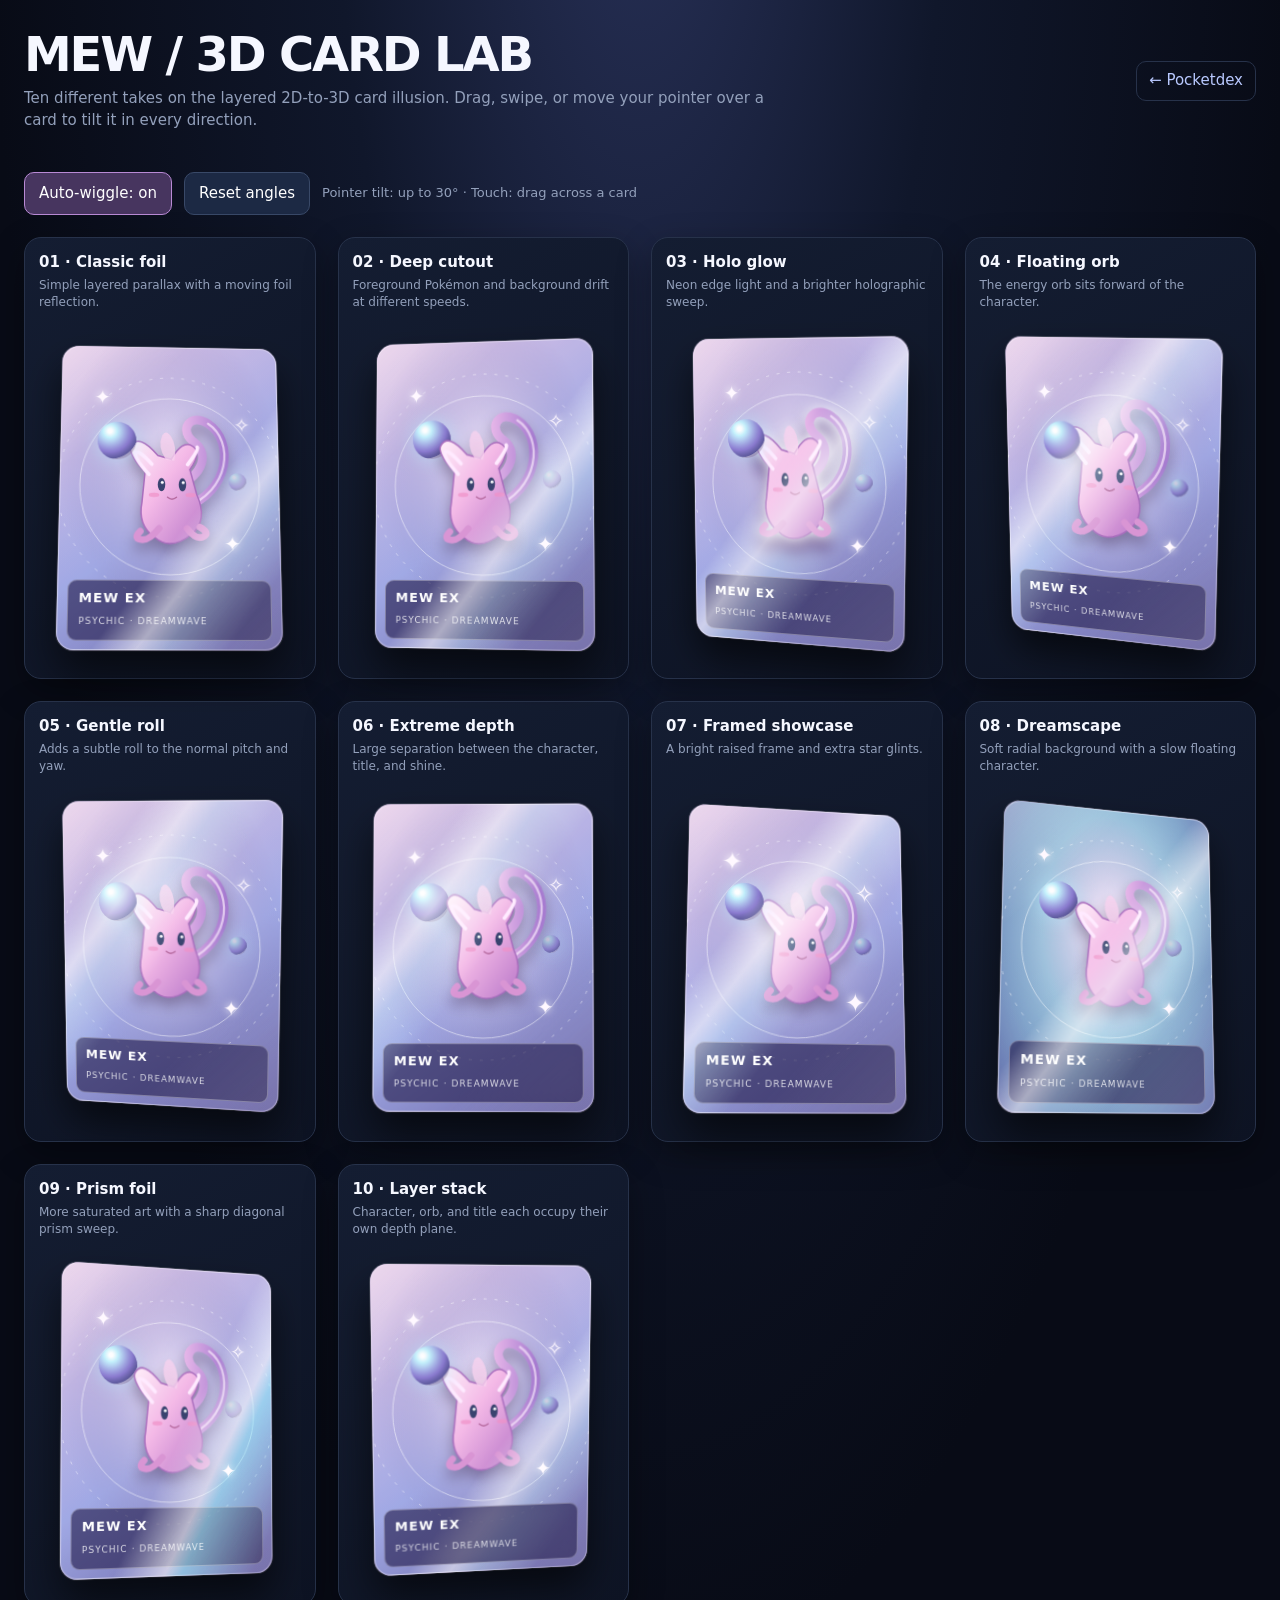
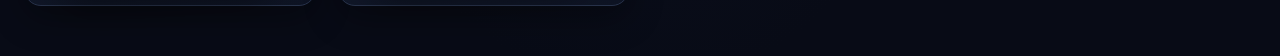
==== cardtrial/index.html @ 511c3f9d "Add Mew 3D card rendition lab" ====
<!doctype html>
<html lang="en">
<head>
<meta charset="utf-8">
<meta name="viewport" content="width=device-width,initial-scale=1">
<meta name="theme-color" content="#080b16">
<title>Mew — 3D Card Lab</title>
<style>
:root{color-scheme:dark;--bg:#080b16;--panel:#11182a;--line:#27324a;--muted:#93a0bb;--pink:#f3a6e4;--cyan:#8be8ff}
*{box-sizing:border-box}body{margin:0;background:radial-gradient(ellipse at 50% -15%,#29325a 0,#10172b 34%,var(--bg) 72%);color:#f5f7ff;font:15px/1.45 system-ui,-apple-system,Segoe UI,sans-serif}
header{max-width:1400px;margin:auto;padding:30px 24px 18px}h1{font-size:clamp(28px,5vw,48px);line-height:1;margin:0 0 10px;letter-spacing:-.045em}.sub{color:var(--muted);max-width:760px;margin:0}.topline{display:flex;align-items:center;justify-content:space-between;gap:16px;margin-bottom:22px}.back{color:#b9c9ff;text-decoration:none;border:1px solid var(--line);padding:8px 12px;border-radius:10px}.back:hover{background:#1b2540}
.controls{max-width:1400px;margin:0 auto;padding:0 24px 22px;display:flex;align-items:center;gap:12px;flex-wrap:wrap}.controls button{background:#1c2944;border:1px solid #394968;color:white;padding:10px 14px;border-radius:10px;font:inherit;cursor:pointer}.controls button.active{background:#47355f;border-color:#b98ad5}.hint{color:var(--muted);font-size:13px}
.grid{max-width:1400px;margin:auto;padding:0 24px 50px;display:grid;grid-template-columns:repeat(auto-fit,minmax(min(100%,245px),1fr));gap:22px}
.demo{background:linear-gradient(150deg,#141d32,#0d1323);border:1px solid var(--line);border-radius:17px;padding:14px;min-width:0;box-shadow:0 12px 35px #0005}.demo h2{font-size:15px;margin:0 0 3px}.demo p{font-size:12px;color:var(--muted);margin:0 0 12px;min-height:34px}
.stage{height:340px;display:grid;place-items:center;perspective:900px;touch-action:pan-y;user-select:none;cursor:grab}.stage:active{cursor:grabbing}.card{width:min(100%,220px);aspect-ratio:3/4.2;position:relative;transform-style:preserve-3d;will-change:transform;border-radius:17px;overflow:hidden;background:#b7a0d2;box-shadow:0 22px 40px #0009,0 0 0 1px #ffffff38;--rx:0deg;--ry:0deg;--dx:0px;--dy:0px;transform:rotateX(var(--rx)) rotateY(var(--ry))}
.art{position:absolute;inset:0;width:100%;height:100%;display:block}.base{position:absolute;inset:0;background:linear-gradient(145deg,#f8d6ef,#a9b5ef 55%,#625c9d);transform:translateZ(0)}
.layer{position:absolute;inset:0;transform-style:preserve-3d;pointer-events:none}.mew{position:absolute;width:75%;height:76%;left:12.5%;top:9%;filter:drop-shadow(0 8px 7px #49365d77);transform:translate3d(calc(var(--dx)*.45),calc(var(--dy)*.45),28px)}
.orb{position:absolute;border-radius:50%;background:radial-gradient(circle at 32% 25%,#fff 0 5%,#c7f5ff 18%,#a18ee9 55%,#6c68ad 72%,#ffffff55 74%);box-shadow:0 0 20px #b7efff99,inset -8px -9px 16px #3d397655;transform:translateZ(42px)}
.spark{position:absolute;color:#fff8ff;text-shadow:0 0 9px white;font-size:20px;transform:translateZ(55px)}
.shine{position:absolute;inset:-40%;background:linear-gradient(115deg,transparent 35%,#fff0 43%,#ffffff8c 49%,#d5f8ff55 53%,transparent 61%);transform:translateX(calc(var(--shine,0)*1px)) rotate(12deg) translateZ(70px);mix-blend-mode:screen;pointer-events:none}
.gloss{position:absolute;inset:0;border-radius:17px;background:linear-gradient(135deg,#fff5 0%,transparent 25% 70%,#fff2 100%);border:1px solid #ffffff55;transform:translateZ(75px);pointer-events:none}
.caption{position:absolute;left:10px;right:10px;bottom:9px;padding:8px 10px;border-radius:9px;background:#2a2454a8;backdrop-filter:blur(8px);color:#fff;transform:translateZ(32px);border:1px solid #ffffff50}.caption b{display:block;font-size:13px;letter-spacing:.08em}.caption small{font-size:9px;opacity:.8;letter-spacing:.12em}
.v2 .mew{transform:translate3d(calc(var(--dx)*.7),calc(var(--dy)*.7),52px)}.v2 .orb{transform:translate3d(calc(var(--dx)*-.18),calc(var(--dy)*-.18),20px)}
.v3 .card{box-shadow:0 0 0 2px #f7d9ff,0 0 25px #ee9cf4aa,0 22px 40px #0009}.v3 .mew{filter:drop-shadow(0 0 7px #fff) drop-shadow(0 13px 7px #634c8b)}.v3 .shine{mix-blend-mode:color-dodge}
.v4 .mew{width:80%;left:10%;top:8%;transform:translate3d(calc(var(--dx)*.28),calc(var(--dy)*.28),18px)}.v4 .orb{transform:translate3d(calc(var(--dx)*-.35),calc(var(--dy)*-.35),65px);width:48px;height:48px}
.v5 .card{transform:rotateX(calc(var(--rx)*.8)) rotateY(calc(var(--ry)*.8)) rotateZ(calc(var(--ry)*.035))}.v5 .mew{transform:translate3d(calc(var(--dx)*.55),calc(var(--dy)*.55),36px) rotateZ(calc(var(--ry)*-.035))}
.v6 .mew{transform:translate3d(calc(var(--dx)*.9),calc(var(--dy)*.9),70px)}.v6 .caption{transform:translateZ(95px)}.v6 .shine{transform:translateX(calc(var(--shine,0)*1px)) rotate(12deg) translateZ(110px)}
.v7 .card{border:3px solid #f9e4ff}.v7 .mew{transform:translate3d(calc(var(--dx)*.35),calc(var(--dy)*.35),24px)}.v7 .spark{font-size:26px}
.v8 .base{background:radial-gradient(ellipse at 50% 40%,#fce8ff,#9edce9 45%,#5d69a9 100%)}.v8 .mew{transform:translate3d(calc(var(--dx)*.5),calc(var(--dy)*.5),45px) scale(calc(1 + var(--depth,0)*.0005))}
.v9 .card{filter:saturate(1.18) contrast(1.06)}.v9 .mew{transform:translate3d(calc(var(--dx)*.62),calc(var(--dy)*.62),42px)}.v9 .shine{background:linear-gradient(105deg,transparent 25%,#fff0 40%,#fff9 49%,#9df8ff88 52%,transparent 65%)}
.v10 .mew{transform:translate3d(calc(var(--dx)*.75),calc(var(--dy)*.75),58px)}.v10 .orb{transform:translate3d(calc(var(--dx)*-.3),calc(var(--dy)*-.3),78px)}.v10 .caption{transform:translate3d(calc(var(--dx)*.15),calc(var(--dy)*.15),90px)}
@media(max-width:600px){header{padding:24px 16px 14px}.controls{padding:0 16px 18px}.grid{padding:0 16px 36px;gap:14px}.stage{height:320px}}
</style>
</head>
<body>
<header><div class="topline"><div><h1>MEW / 3D CARD LAB</h1><p class="sub">Ten different takes on the layered 2D-to-3D card illusion. Drag, swipe, or move your pointer over a card to tilt it in every direction.</p></div><a class="back" href="../">← Pocketdex</a></div></header>
<div class="controls"><button id="auto" class="active" type="button">Auto-wiggle: on</button><button id="reset" type="button">Reset angles</button><span class="hint">Pointer tilt: up to 30° · Touch: drag across a card</span></div>
<main class="grid" id="grid"></main>
<script>
const variants=[
["01 · Classic foil","Simple layered parallax with a moving foil reflection."],
["02 · Deep cutout","Foreground Pokémon and background drift at different speeds."],
["03 · Holo glow","Neon edge light and a brighter holographic sweep."],
["04 · Floating orb","The energy orb sits forward of the character."],
["05 · Gentle roll","Adds a subtle roll to the normal pitch and yaw."],
["06 · Extreme depth","Large separation between the character, title, and shine."],
["07 · Framed showcase","A bright raised frame and extra star glints."],
["08 · Dreamscape","Soft radial background with a slow floating character."],
["09 · Prism foil","More saturated art with a sharp diagonal prism sweep."],
["10 · Layer stack","Character, orb, and title each occupy their own depth plane."]
];
const mew=`<svg class="mew" viewBox="0 0 220 250" aria-label="Stylized Mew illustration" xmlns="http://www.w3.org/2000/svg">
<defs><linearGradient id="body" x2="1" y2="1"><stop stop-color="#fff0fa"/><stop offset=".45" stop-color="#f4b9e7"/><stop offset="1" stop-color="#b978c9"/></linearGradient><linearGradient id="tail" x2="1" y2="0"><stop stop-color="#f6c5ef"/><stop offset="1" stop-color="#a77bd0"/></linearGradient></defs>
<path d="M128 150 C190 128 197 58 161 34 C137 18 119 44 143 61 C164 78 151 111 112 121" fill="none" stroke="url(#tail)" stroke-width="12" stroke-linecap="round"/><path d="M128 150 C190 128 197 58 161 34" fill="none" stroke="#fff2ff" stroke-width="3" stroke-linecap="round" opacity=".65"/>
<path d="M93 79 Q67 48 57 67 Q53 78 76 102 L72 143 Q66 174 89 190 Q110 209 139 185 Q160 166 145 132 L136 98 Q153 73 139 65 Q126 57 111 84Z" fill="url(#body)" stroke="#a96dbd" stroke-width="2"/>
<path d="M85 91 Q67 71 63 75 Q61 83 81 105 M133 91 Q149 70 146 67" fill="none" stroke="#ffeaff" stroke-width="5" stroke-linecap="round"/>
<ellipse cx="98" cy="119" rx="5" ry="9" fill="#39436f"/><ellipse cx="126" cy="119" rx="5" ry="9" fill="#39436f"/><circle cx="99" cy="116" r="2" fill="white"/><circle cx="127" cy="116" r="2" fill="white"/>
<path d="M106 136 Q112 141 118 136" fill="none" stroke="#b66a9f" stroke-width="2" stroke-linecap="round"/><ellipse cx="88" cy="133" rx="7" ry="3" fill="#ef91c7" opacity=".7"/><ellipse cx="137" cy="133" rx="7" ry="3" fill="#ef91c7" opacity=".7"/>
<path d="M95 178 Q81 196 70 193 Q61 191 70 182 M132 178 Q145 195 155 188 Q162 183 149 176" fill="none" stroke="#d995d4" stroke-width="9" stroke-linecap="round"/>
<path d="M104 85 Q92 67 99 51 Q104 42 111 53 Q119 66 115 86" fill="#f7d2ef" opacity=".8"/>
</svg>`;
function cardMarkup(i){return `<article class="demo"><h2>${variants[i][0]}</h2><p>${variants[i][1]}</p><div class="stage"><div class="card v${i+1}"><div class="base"></div><svg class="art" viewBox="0 0 220 308" preserveAspectRatio="none"><defs><radialGradient id="bg${i}" cx="50%" cy="40%"><stop stop-color="#fff4ff" stop-opacity=".8"/><stop offset="1" stop-color="#7265aa" stop-opacity=".15"/></radialGradient></defs><rect width="220" height="308" fill="url(#bg${i})"/><g fill="none" stroke="#fff" opacity=".5"><circle cx="110" cy="145" r="90"/><circle cx="110" cy="145" r="112" stroke-dasharray="3 8"/></g></svg><div class="layer"><span class="orb" style="width:39px;height:39px;left:17%;top:26%"></span><span class="orb" style="width:18px;height:18px;right:15%;top:43%;opacity:.8"></span>${mew}<span class="spark" style="left:15%;top:13%">✦</span><span class="spark" style="right:13%;top:22%">✧</span><span class="spark" style="right:18%;bottom:29%">✦</span><div class="caption"><b>MEW EX</b><small>PSYCHIC · DREAMWAVE</small></div><div class="shine"></div><div class="gloss"></div></div></div></div></article>`}
document.getElementById("grid").innerHTML=variants.map((_,i)=>cardMarkup(i)).join("");
let auto=true,raf=0,last=0;const stages=[...document.querySelectorAll(".stage")];
function setTilt(card,x,y){const rect=card.getBoundingClientRect(),nx=(x-rect.left)/rect.width,ny=(y-rect.top)/rect.height;const ry=(nx-.5)*60,rx=(.5-ny)*60,dx=(nx-.5)*30,dy=(ny-.5)*30;card.style.setProperty("--rx",rx+"deg");card.style.setProperty("--ry",ry+"deg");card.style.setProperty("--dx",dx+"px");card.style.setProperty("--dy",dy+"px");card.style.setProperty("--shine",(nx-.5)*180);card.style.setProperty("--depth",Math.abs(dx)+Math.abs(dy))}
function reset(card){["--rx","--ry","--dx","--dy","--shine","--depth"].forEach(p=>card.style.removeProperty(p))}
stages.forEach(stage=>{const card=stage.querySelector(".card");stage.addEventListener("pointermove",e=>{if(e.pointerType==="touch"&&e.buttons===0)return;setTilt(card,e.clientX,e.clientY)});stage.addEventListener("pointerleave",()=>{if(!auto)reset(card)});stage.addEventListener("pointerdown",e=>{stage.setPointerCapture?.(e.pointerId);setTilt(card,e.clientX,e.clientY)})});
function animate(t){if(auto){stages.forEach((s,i)=>{if(s.matches(":hover"))return;const c=s.querySelector(".card"),a=t/1000+i*.72;const rx=Math.sin(a*1.25)*12,ry=Math.cos(a*.9)*18,dx=Math.cos(a)*9,dy=Math.sin(a*1.1)*9;c.style.setProperty("--rx",rx+"deg");c.style.setProperty("--ry",ry+"deg");c.style.setProperty("--dx",dx+"px");c.style.setProperty("--dy",dy+"px");c.style.setProperty("--shine",Math.sin(a)*90)})}raf=requestAnimationFrame(animate)}
document.getElementById("auto").addEventListener("click",e=>{auto=!auto;e.currentTarget.classList.toggle("active",auto);e.currentTarget.textContent="Auto-wiggle: "+(auto?"on":"off");if(!auto)stages.forEach(s=>reset(s.querySelector(".card")))});
document.getElementById("reset").addEventListener("click",()=>stages.forEach(s=>reset(s.querySelector(".card"))));
raf=requestAnimationFrame(animate);
</script>
</body></html>
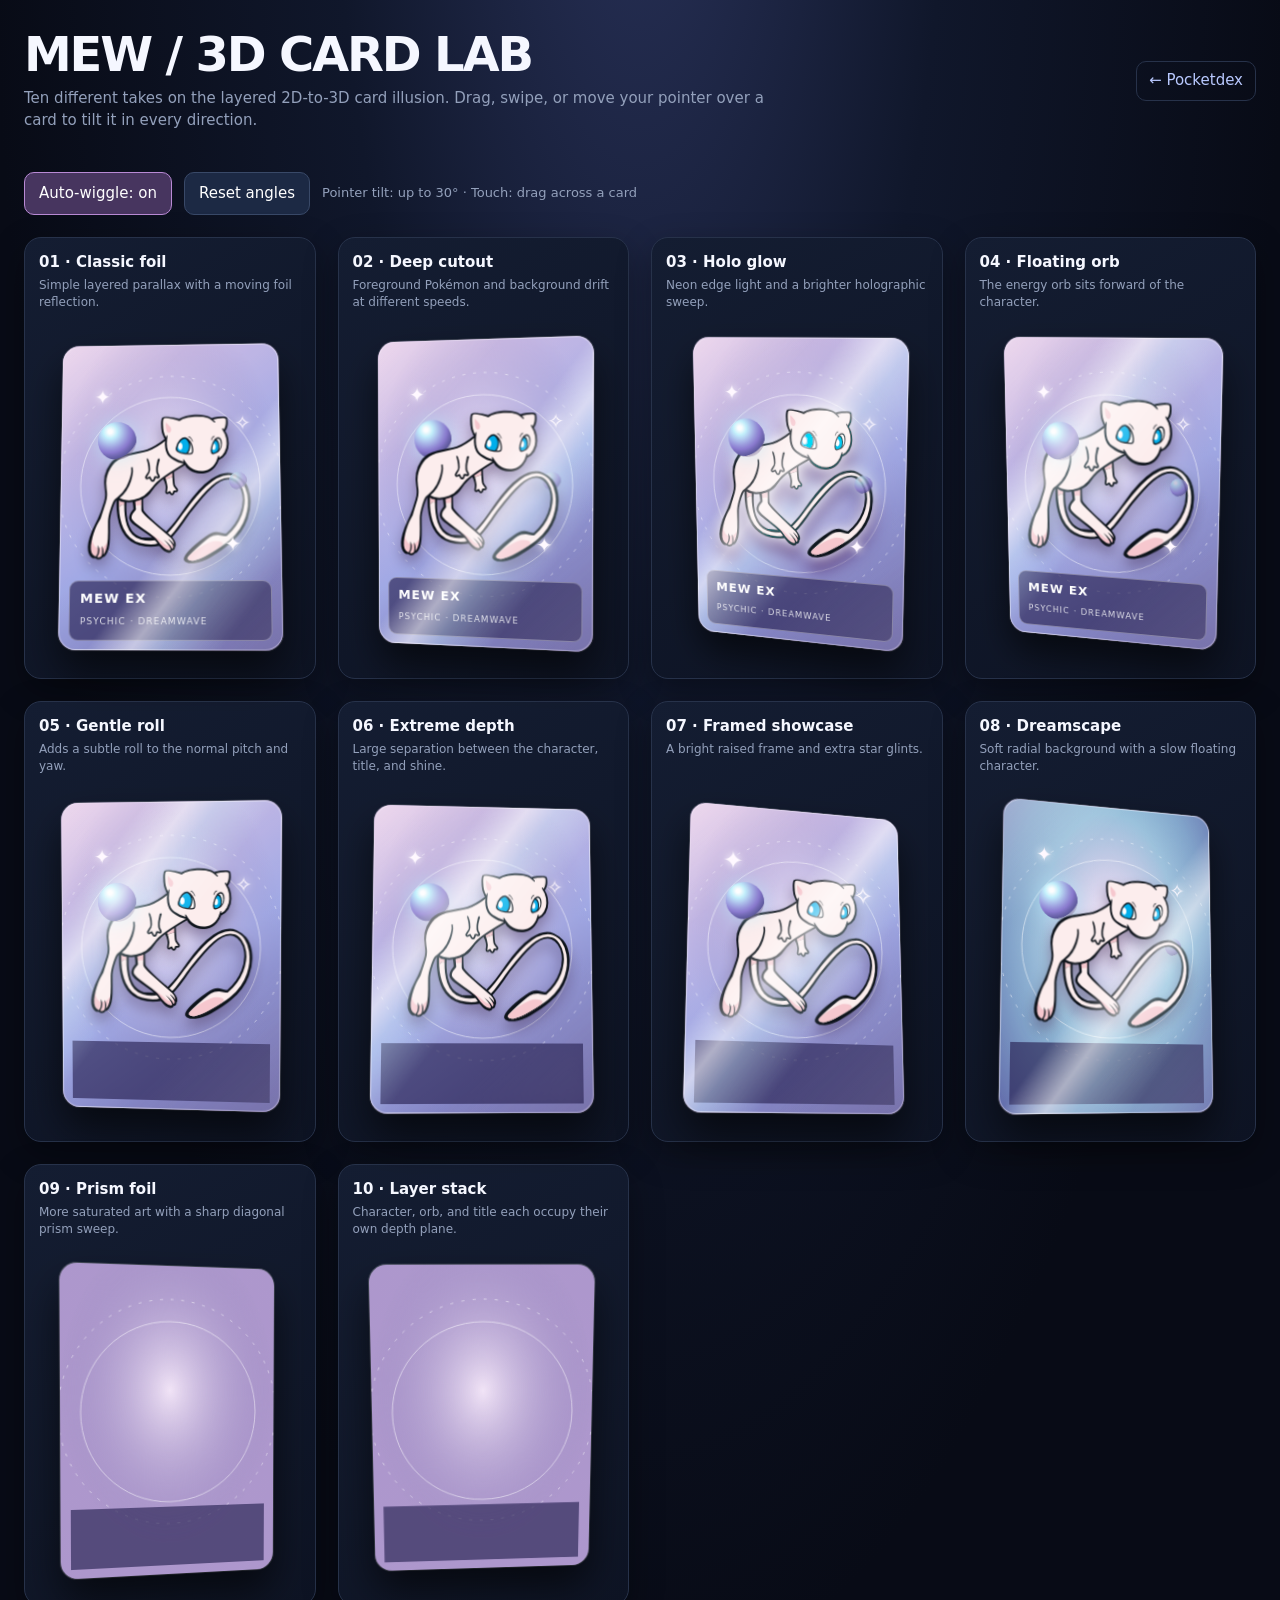
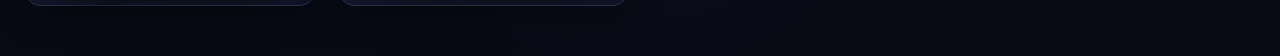
==== commit bb0f0a76: "Use authentic Mew SVG in 3D card renditions" ====
--- a/cardtrial/index.html
+++ b/cardtrial/index.html
@@ -49,16 +49,7 @@
 ["09 · Prism foil","More saturated art with a sharp diagonal prism sweep."],
 ["10 · Layer stack","Character, orb, and title each occupy their own depth plane."]
 ];
-const mew=`<svg class="mew" viewBox="0 0 220 250" aria-label="Stylized Mew illustration" xmlns="http://www.w3.org/2000/svg">
-<defs><linearGradient id="body" x2="1" y2="1"><stop stop-color="#fff0fa"/><stop offset=".45" stop-color="#f4b9e7"/><stop offset="1" stop-color="#b978c9"/></linearGradient><linearGradient id="tail" x2="1" y2="0"><stop stop-color="#f6c5ef"/><stop offset="1" stop-color="#a77bd0"/></linearGradient></defs>
-<path d="M128 150 C190 128 197 58 161 34 C137 18 119 44 143 61 C164 78 151 111 112 121" fill="none" stroke="url(#tail)" stroke-width="12" stroke-linecap="round"/><path d="M128 150 C190 128 197 58 161 34" fill="none" stroke="#fff2ff" stroke-width="3" stroke-linecap="round" opacity=".65"/>
-<path d="M93 79 Q67 48 57 67 Q53 78 76 102 L72 143 Q66 174 89 190 Q110 209 139 185 Q160 166 145 132 L136 98 Q153 73 139 65 Q126 57 111 84Z" fill="url(#body)" stroke="#a96dbd" stroke-width="2"/>
-<path d="M85 91 Q67 71 63 75 Q61 83 81 105 M133 91 Q149 70 146 67" fill="none" stroke="#ffeaff" stroke-width="5" stroke-linecap="round"/>
-<ellipse cx="98" cy="119" rx="5" ry="9" fill="#39436f"/><ellipse cx="126" cy="119" rx="5" ry="9" fill="#39436f"/><circle cx="99" cy="116" r="2" fill="white"/><circle cx="127" cy="116" r="2" fill="white"/>
-<path d="M106 136 Q112 141 118 136" fill="none" stroke="#b66a9f" stroke-width="2" stroke-linecap="round"/><ellipse cx="88" cy="133" rx="7" ry="3" fill="#ef91c7" opacity=".7"/><ellipse cx="137" cy="133" rx="7" ry="3" fill="#ef91c7" opacity=".7"/>
-<path d="M95 178 Q81 196 70 193 Q61 191 70 182 M132 178 Q145 195 155 188 Q162 183 149 176" fill="none" stroke="#d995d4" stroke-width="9" stroke-linecap="round"/>
-<path d="M104 85 Q92 67 99 51 Q104 42 111 53 Q119 66 115 86" fill="#f7d2ef" opacity=".8"/>
-</svg>`;
+const mew=`<img class="mew" src="./mew.svg" alt="Mew Pokémon artwork" draggable="false">`;
 function cardMarkup(i){return `<article class="demo"><h2>${variants[i][0]}</h2><p>${variants[i][1]}</p><div class="stage"><div class="card v${i+1}"><div class="base"></div><svg class="art" viewBox="0 0 220 308" preserveAspectRatio="none"><defs><radialGradient id="bg${i}" cx="50%" cy="40%"><stop stop-color="#fff4ff" stop-opacity=".8"/><stop offset="1" stop-color="#7265aa" stop-opacity=".15"/></radialGradient></defs><rect width="220" height="308" fill="url(#bg${i})"/><g fill="none" stroke="#fff" opacity=".5"><circle cx="110" cy="145" r="90"/><circle cx="110" cy="145" r="112" stroke-dasharray="3 8"/></g></svg><div class="layer"><span class="orb" style="width:39px;height:39px;left:17%;top:26%"></span><span class="orb" style="width:18px;height:18px;right:15%;top:43%;opacity:.8"></span>${mew}<span class="spark" style="left:15%;top:13%">✦</span><span class="spark" style="right:13%;top:22%">✧</span><span class="spark" style="right:18%;bottom:29%">✦</span><div class="caption"><b>MEW EX</b><small>PSYCHIC · DREAMWAVE</small></div><div class="shine"></div><div class="gloss"></div></div></div></div></article>`}
 document.getElementById("grid").innerHTML=variants.map((_,i)=>cardMarkup(i)).join("");
 let auto=true,raf=0,last=0;const stages=[...document.querySelectorAll(".stage")];
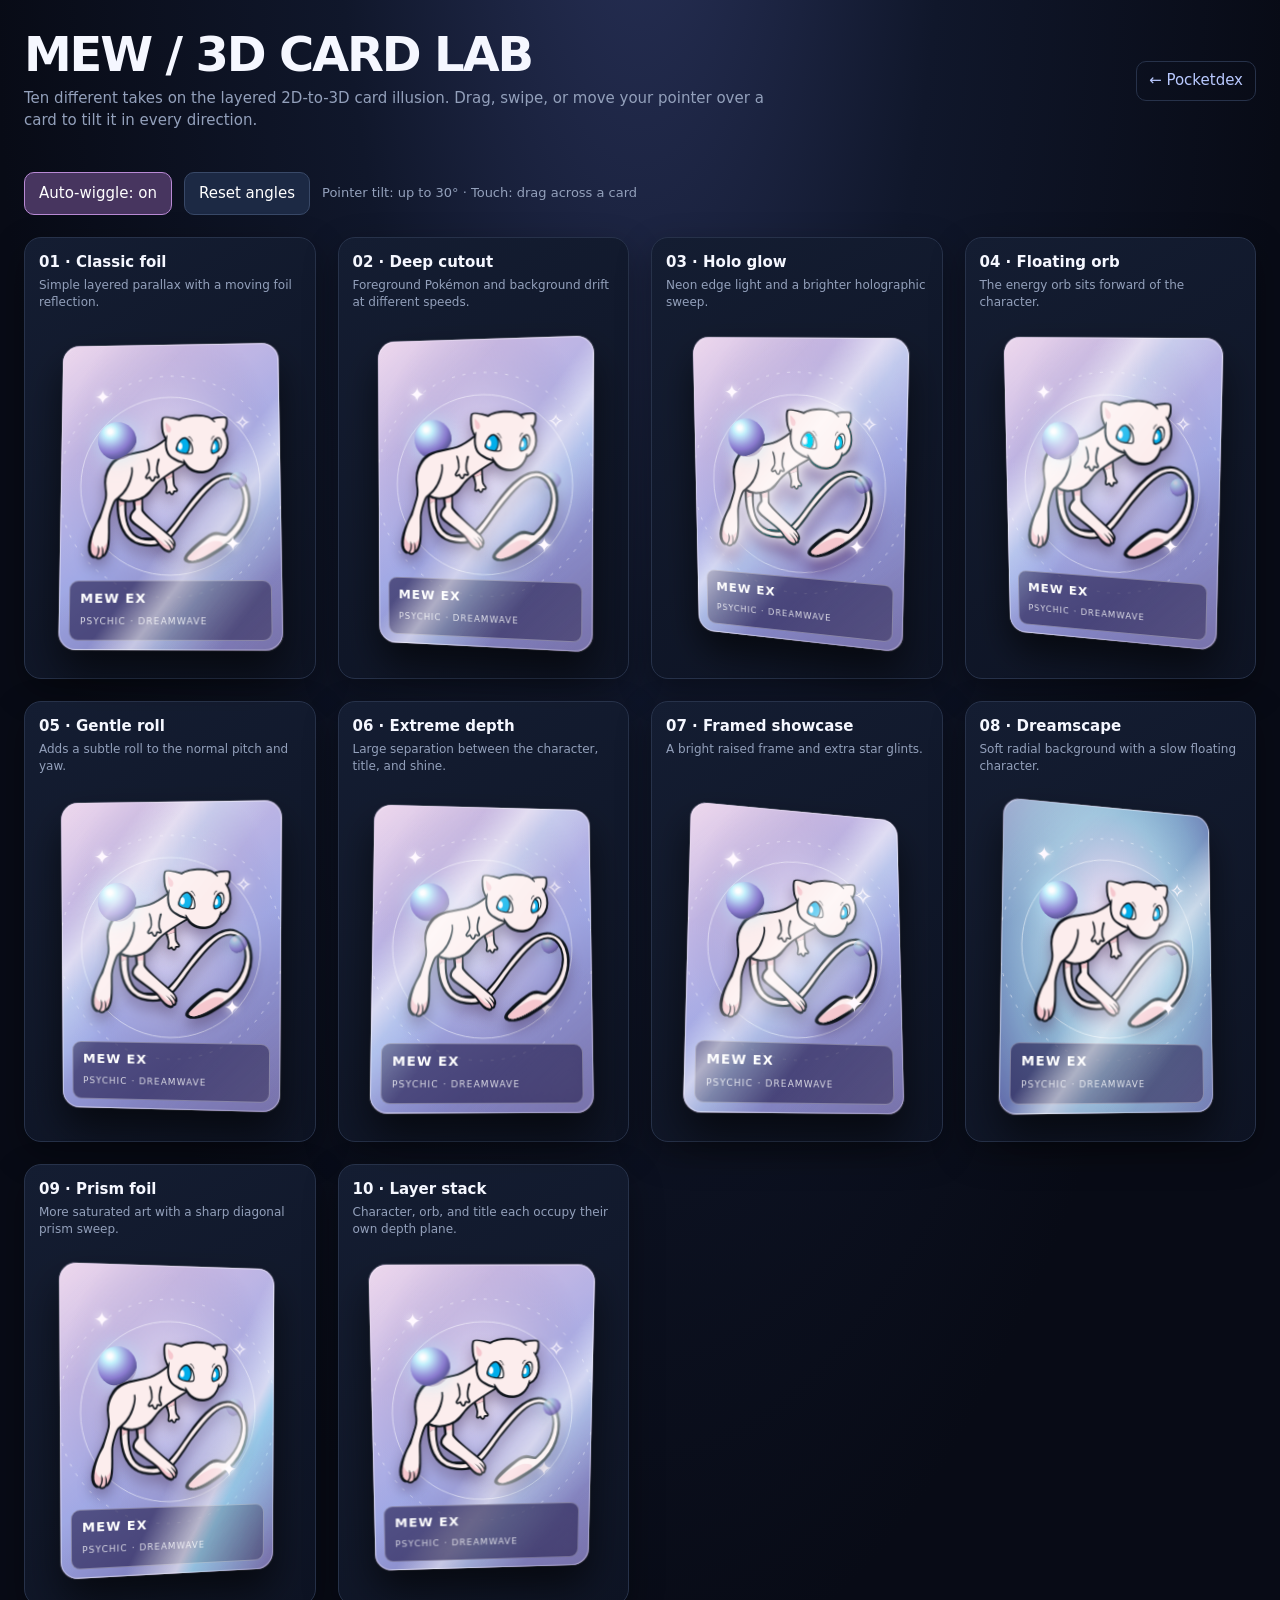
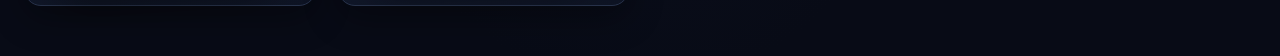
==== commit 95823455: "Clamp card tilt when dragging beyond card bounds" ====
--- a/cardtrial/index.html
+++ b/cardtrial/index.html
@@ -53,7 +53,7 @@
 function cardMarkup(i){return `<article class="demo"><h2>${variants[i][0]}</h2><p>${variants[i][1]}</p><div class="stage"><div class="card v${i+1}"><div class="base"></div><svg class="art" viewBox="0 0 220 308" preserveAspectRatio="none"><defs><radialGradient id="bg${i}" cx="50%" cy="40%"><stop stop-color="#fff4ff" stop-opacity=".8"/><stop offset="1" stop-color="#7265aa" stop-opacity=".15"/></radialGradient></defs><rect width="220" height="308" fill="url(#bg${i})"/><g fill="none" stroke="#fff" opacity=".5"><circle cx="110" cy="145" r="90"/><circle cx="110" cy="145" r="112" stroke-dasharray="3 8"/></g></svg><div class="layer"><span class="orb" style="width:39px;height:39px;left:17%;top:26%"></span><span class="orb" style="width:18px;height:18px;right:15%;top:43%;opacity:.8"></span>${mew}<span class="spark" style="left:15%;top:13%">✦</span><span class="spark" style="right:13%;top:22%">✧</span><span class="spark" style="right:18%;bottom:29%">✦</span><div class="caption"><b>MEW EX</b><small>PSYCHIC · DREAMWAVE</small></div><div class="shine"></div><div class="gloss"></div></div></div></div></article>`}
 document.getElementById("grid").innerHTML=variants.map((_,i)=>cardMarkup(i)).join("");
 let auto=true,raf=0,last=0;const stages=[...document.querySelectorAll(".stage")];
-function setTilt(card,x,y){const rect=card.getBoundingClientRect(),nx=(x-rect.left)/rect.width,ny=(y-rect.top)/rect.height;const ry=(nx-.5)*60,rx=(.5-ny)*60,dx=(nx-.5)*30,dy=(ny-.5)*30;card.style.setProperty("--rx",rx+"deg");card.style.setProperty("--ry",ry+"deg");card.style.setProperty("--dx",dx+"px");card.style.setProperty("--dy",dy+"px");card.style.setProperty("--shine",(nx-.5)*180);card.style.setProperty("--depth",Math.abs(dx)+Math.abs(dy))}
+function setTilt(card,x,y){const rect=card.getBoundingClientRect(),nx=Math.max(0,Math.min(1,(x-rect.left)/rect.width)),ny=Math.max(0,Math.min(1,(y-rect.top)/rect.height));const ry=(nx-.5)*60,rx=(.5-ny)*60,dx=(nx-.5)*30,dy=(ny-.5)*30;card.style.setProperty("--rx",rx+"deg");card.style.setProperty("--ry",ry+"deg");card.style.setProperty("--dx",dx+"px");card.style.setProperty("--dy",dy+"px");card.style.setProperty("--shine",(nx-.5)*180);card.style.setProperty("--depth",Math.abs(dx)+Math.abs(dy))}
 function reset(card){["--rx","--ry","--dx","--dy","--shine","--depth"].forEach(p=>card.style.removeProperty(p))}
 stages.forEach(stage=>{const card=stage.querySelector(".card");stage.addEventListener("pointermove",e=>{if(e.pointerType==="touch"&&e.buttons===0)return;setTilt(card,e.clientX,e.clientY)});stage.addEventListener("pointerleave",()=>{if(!auto)reset(card)});stage.addEventListener("pointerdown",e=>{stage.setPointerCapture?.(e.pointerId);setTilt(card,e.clientX,e.clientY)})});
 function animate(t){if(auto){stages.forEach((s,i)=>{if(s.matches(":hover"))return;const c=s.querySelector(".card"),a=t/1000+i*.72;const rx=Math.sin(a*1.25)*12,ry=Math.cos(a*.9)*18,dx=Math.cos(a)*9,dy=Math.sin(a*1.1)*9;c.style.setProperty("--rx",rx+"deg");c.style.setProperty("--ry",ry+"deg");c.style.setProperty("--dx",dx+"px");c.style.setProperty("--dy",dy+"px");c.style.setProperty("--shine",Math.sin(a)*90)})}raf=requestAnimationFrame(animate)}
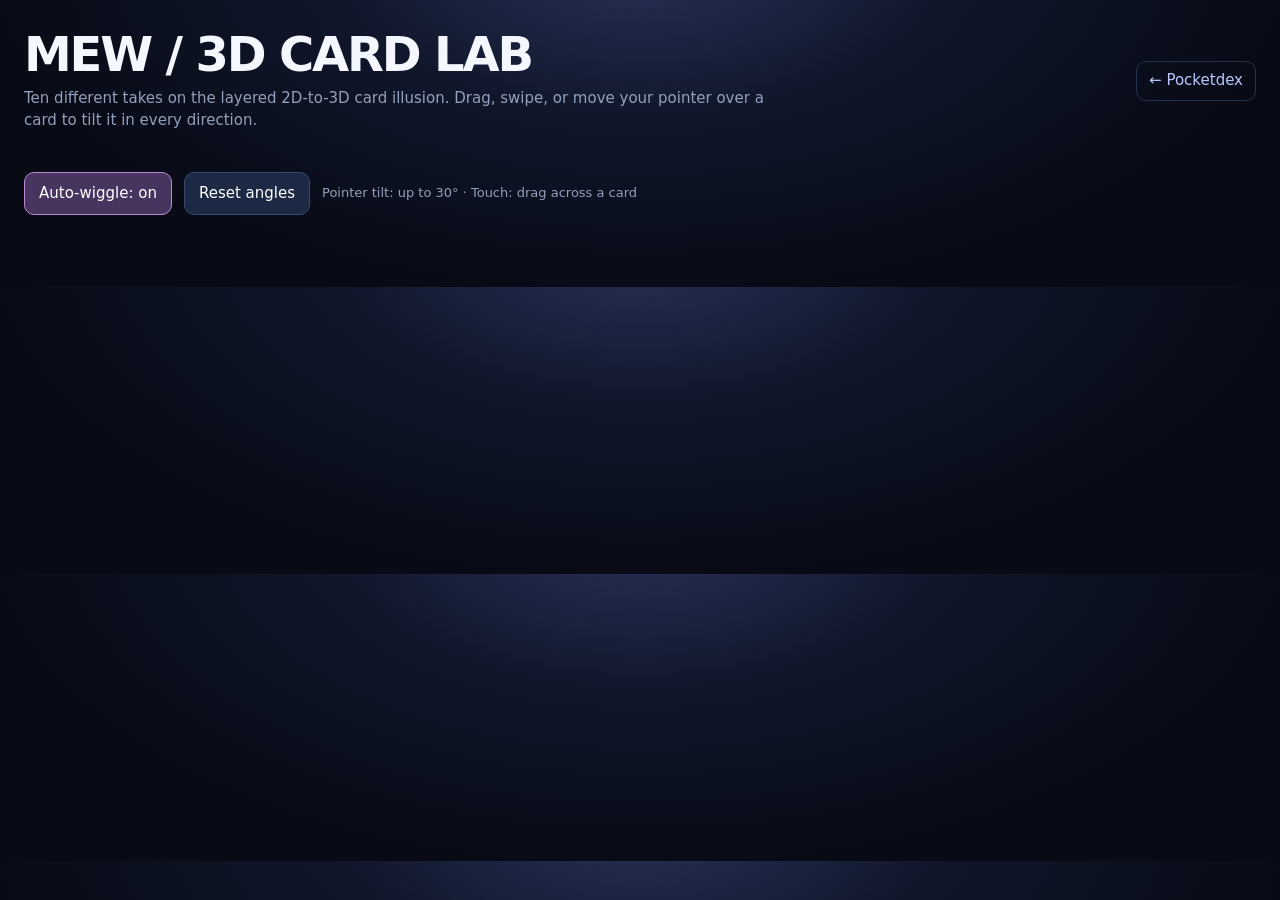
==== commit f261f3de: "Add Mew-inspired natural habitat backgrounds" ====
--- a/cardtrial/index.html
+++ b/cardtrial/index.html
@@ -13,7 +13,7 @@
 .grid{max-width:1400px;margin:auto;padding:0 24px 50px;display:grid;grid-template-columns:repeat(auto-fit,minmax(min(100%,245px),1fr));gap:22px}
 .demo{background:linear-gradient(150deg,#141d32,#0d1323);border:1px solid var(--line);border-radius:17px;padding:14px;min-width:0;box-shadow:0 12px 35px #0005}.demo h2{font-size:15px;margin:0 0 3px}.demo p{font-size:12px;color:var(--muted);margin:0 0 12px;min-height:34px}
 .stage{height:340px;display:grid;place-items:center;perspective:900px;touch-action:pan-y;user-select:none;cursor:grab}.stage:active{cursor:grabbing}.card{width:min(100%,220px);aspect-ratio:3/4.2;position:relative;transform-style:preserve-3d;will-change:transform;border-radius:17px;overflow:hidden;background:#b7a0d2;box-shadow:0 22px 40px #0009,0 0 0 1px #ffffff38;--rx:0deg;--ry:0deg;--dx:0px;--dy:0px;transform:rotateX(var(--rx)) rotateY(var(--ry))}
-.art{position:absolute;inset:0;width:100%;height:100%;display:block}.base{position:absolute;inset:0;background:linear-gradient(145deg,#f8d6ef,#a9b5ef 55%,#625c9d);transform:translateZ(0)}
+.scene{position:absolute;inset:0;width:100%;height:100%;display:block;transform:translateZ(1px)}.base{position:absolute;inset:0;background:linear-gradient(145deg,#f8d6ef,#a9b5ef 55%,#625c9d);transform:translateZ(0)}
 .layer{position:absolute;inset:0;transform-style:preserve-3d;pointer-events:none}.mew{position:absolute;width:75%;height:76%;left:12.5%;top:9%;filter:drop-shadow(0 8px 7px #49365d77);transform:translate3d(calc(var(--dx)*.45),calc(var(--dy)*.45),28px)}
 .orb{position:absolute;border-radius:50%;background:radial-gradient(circle at 32% 25%,#fff 0 5%,#c7f5ff 18%,#a18ee9 55%,#6c68ad 72%,#ffffff55 74%);box-shadow:0 0 20px #b7efff99,inset -8px -9px 16px #3d397655;transform:translateZ(42px)}
 .spark{position:absolute;color:#fff8ff;text-shadow:0 0 9px white;font-size:20px;transform:translateZ(55px)}
@@ -50,7 +50,19 @@
 ["10 · Layer stack","Character, orb, and title each occupy their own depth plane."]
 ];
 const mew=`<img class="mew" src="./mew.svg" alt="Mew Pokémon artwork" draggable="false">`;
-function cardMarkup(i){return `<article class="demo"><h2>${variants[i][0]}</h2><p>${variants[i][1]}</p><div class="stage"><div class="card v${i+1}"><div class="base"></div><svg class="art" viewBox="0 0 220 308" preserveAspectRatio="none"><defs><radialGradient id="bg${i}" cx="50%" cy="40%"><stop stop-color="#fff4ff" stop-opacity=".8"/><stop offset="1" stop-color="#7265aa" stop-opacity=".15"/></radialGradient></defs><rect width="220" height="308" fill="url(#bg${i})"/><g fill="none" stroke="#fff" opacity=".5"><circle cx="110" cy="145" r="90"/><circle cx="110" cy="145" r="112" stroke-dasharray="3 8"/></g></svg><div class="layer"><span class="orb" style="width:39px;height:39px;left:17%;top:26%"></span><span class="orb" style="width:18px;height:18px;right:15%;top:43%;opacity:.8"></span>${mew}<span class="spark" style="left:15%;top:13%">✦</span><span class="spark" style="right:13%;top:22%">✧</span><span class="spark" style="right:18%;bottom:29%">✦</span><div class="caption"><b>MEW EX</b><small>PSYCHIC · DREAMWAVE</small></div><div class="shine"></div><div class="gloss"></div></div></div></div></article>`}
+const scenes=[
+`<svg class="scene" viewBox="0 0 220 308" preserveAspectRatio="xMidYMid slice"><defs><linearGradient id="s0" x2="0" y2="1"><stop stop-color="#8fc7a2"/><stop offset=".55" stop-color="#316b55"/><stop offset="1" stop-color="#102f2b"/></linearGradient><linearGradient id="mist0" x2="0" y2="1"><stop stop-color="#e6f7d9" stop-opacity=".55"/><stop offset="1" stop-color="#e6f7d9" stop-opacity="0"/></linearGradient></defs><rect width="220" height="308" fill="url(#s0)"/><circle cx="155" cy="72" r="37" fill="#f5edc0" opacity=".65"/><path d="M0 110L35 28 62 120 94 15 125 115 165 25 220 120V308H0Z" fill="#244f43"/><path d="M0 155Q55 112 110 160T220 145V308H0Z" fill="#1d4939"/><path d="M0 215Q80 170 220 215V308H0Z" fill="#17392e"/><g fill="#8fc88d"><ellipse cx="15" cy="90" rx="38" ry="23"/><ellipse cx="207" cy="115" rx="42" ry="28"/><ellipse cx="52" cy="153" rx="38" ry="24"/></g><g fill="#d2e8a5" opacity=".7"><circle cx="35" cy="188" r="3"/><circle cx="182" cy="166" r="3"/><circle cx="72" cy="225" r="2"/></g><rect width="220" height="308" fill="url(#mist0)"/></svg>`,
+`<svg class="scene" viewBox="0 0 220 308" preserveAspectRatio="xMidYMid slice"><defs><linearGradient id="s1" x2="0" y2="1"><stop stop-color="#b9c9b1"/><stop offset=".5" stop-color="#667b61"/><stop offset="1" stop-color="#293c35"/></linearGradient></defs><rect width="220" height="308" fill="url(#s1)"/><path d="M0 90L22 28 48 92 76 18 105 96 140 22 171 92 205 25 220 100V308H0Z" fill="#3e5545"/><path d="M0 120H220V308H0Z" fill="#344b3e"/><g fill="#6c8060"><path d="M0 0H24L12 308H0Z"/><path d="M196 0H220L220 308H204Z"/><path d="M20 20L90 120 78 130 8 42Z"/><path d="M205 42L130 125 142 136 220 60Z"/></g><g fill="#c6b88b" opacity=".8"><path d="M40 125H78V230H40Z"/><path d="M145 125H182V230H145Z"/><path d="M32 116H86V130H32Z"/><path d="M137 116H190V130H137Z"/></g><path d="M0 240Q110 195 220 240V308H0Z" fill="#1d342e"/><path d="M90 308L105 175 120 308" fill="#9bb08b" opacity=".3"/></svg>`,
+`<svg class="scene" viewBox="0 0 220 308" preserveAspectRatio="xMidYMid slice"><defs><linearGradient id="s2" x2="0" y2="1"><stop stop-color="#a8d8e6"/><stop offset=".5" stop-color="#548e9a"/><stop offset="1" stop-color="#173d4a"/></linearGradient></defs><rect width="220" height="308" fill="url(#s2)"/><path d="M0 0H58L80 95 63 160 85 220H0Z M220 0H158L140 95 158 160 136 220H220Z" fill="#355c4b"/><path d="M80 0H143L132 120 146 308H73L88 160Z" fill="#d8f3ed" opacity=".9"/><path d="M90 0H132L122 120 132 308H93L104 155Z" fill="#fff" opacity=".5"/><path d="M0 228Q45 205 110 235T220 220V308H0Z" fill="#1b6070"/><path d="M0 256Q60 235 110 260T220 250" stroke="#a8e6e7" stroke-width="5" fill="none" opacity=".6"/><g fill="#8bbd83"><ellipse cx="25" cy="90" rx="36" ry="24"/><ellipse cx="198" cy="112" rx="38" ry="26"/></g></svg>`,
+`<svg class="scene" viewBox="0 0 220 308" preserveAspectRatio="xMidYMid slice"><defs><linearGradient id="s3" x2="0" y2="1"><stop stop-color="#e7b7d8"/><stop offset=".55" stop-color="#8b8db5"/><stop offset="1" stop-color="#334d68"/></linearGradient></defs><rect width="220" height="308" fill="url(#s3)"/><circle cx="110" cy="83" r="43" fill="#ffe8dc" opacity=".65"/><path d="M0 145L42 80 77 147 110 67 150 145 190 78 220 145V308H0Z" fill="#42546b"/><path d="M0 205Q55 165 110 205T220 195V308H0Z" fill="#263d55"/><path d="M0 255Q60 225 120 255T220 245V308H0Z" fill="#192d43"/><path d="M0 184Q45 173 75 190M145 190Q180 170 220 185" stroke="#f4c5d9" stroke-width="3" fill="none" opacity=".65"/><g fill="#e4a9cb"><circle cx="32" cy="229" r="5"/><circle cx="185" cy="217" r="4"/><circle cx="58" cy="270" r="3"/></g></svg>`,
+`<svg class="scene" viewBox="0 0 220 308" preserveAspectRatio="xMidYMid slice"><defs><linearGradient id="s4" x2="0" y2="1"><stop stop-color="#15294a"/><stop offset=".6" stop-color="#35496a"/><stop offset="1" stop-color="#172c3d"/></linearGradient></defs><rect width="220" height="308" fill="url(#s4)"/><circle cx="158" cy="64" r="34" fill="#e7e5d0" opacity=".85"/><circle cx="158" cy="64" r="48" fill="#d9e9ff" opacity=".12"/><path d="M0 125L25 45 58 132 91 35 125 132 171 46 220 140V308H0Z" fill="#172f38"/><path d="M0 185Q55 145 110 183T220 178V308H0Z" fill="#203f43"/><path d="M0 252Q100 220 220 250V308H0Z" fill="#102b34"/><g fill="#d8e6ef"><circle cx="34" cy="43" r="1.8"/><circle cx="88" cy="70" r="1.5"/><circle cx="194" cy="125" r="2"/><circle cx="42" cy="170" r="1.5"/></g><path d="M0 275Q110 250 220 275" stroke="#91c9d1" stroke-width="2" opacity=".5" fill="none"/></svg>`,
+`<svg class="scene" viewBox="0 0 220 308" preserveAspectRatio="xMidYMid slice"><defs><linearGradient id="s5" x2="0" y2="1"><stop stop-color="#c8d9a5"/><stop offset=".55" stop-color="#8cae83"/><stop offset="1" stop-color="#456c54"/></linearGradient></defs><rect width="220" height="308" fill="url(#s5)"/><circle cx="110" cy="105" r="57" fill="#fff1c9" opacity=".45"/><path d="M0 130Q40 80 85 135T170 125T220 130V308H0Z" fill="#5c815a"/><path d="M0 190Q65 145 120 190T220 185V308H0Z" fill="#355e48"/><path d="M0 250Q90 205 220 250V308H0Z" fill="#244a3a"/><g fill="#f3d6e8"><circle cx="24" cy="222" r="5"/><circle cx="45" cy="245" r="4"/><circle cx="184" cy="215" r="5"/><circle cx="155" cy="263" r="4"/></g><g fill="#f6e9bd"><circle cx="24" cy="222" r="2"/><circle cx="184" cy="215" r="2"/></g><g fill="#b5d58b"><ellipse cx="8" cy="80" rx="35" ry="18"/><ellipse cx="210" cy="90" rx="40" ry="20"/></g></svg>`,
+`<svg class="scene" viewBox="0 0 220 308" preserveAspectRatio="xMidYMid slice"><defs><linearGradient id="s6" x2="0" y2="1"><stop stop-color="#20365d"/><stop offset=".6" stop-color="#395d77"/><stop offset="1" stop-color="#172d49"/></linearGradient></defs><rect width="220" height="308" fill="url(#s6)"/><path d="M0 0L45 40 30 180 0 220ZM220 0L175 40 190 180 220 220Z" fill="#172a40"/><g fill="#76d8e9" opacity=".8"><path d="M26 220L45 85 61 220Z"/><path d="M164 220L180 70 201 220Z"/><path d="M80 260L102 125 119 260Z"/></g><g fill="#c7a8ef" opacity=".7"><path d="M58 308L76 180 90 308Z"/><path d="M130 308L146 170 160 308Z"/></g><path d="M0 255Q110 220 220 255V308H0Z" fill="#14263e"/><g fill="#d8faff"><circle cx="47" cy="64" r="2"/><circle cx="152" cy="104" r="2"/><circle cx="108" cy="42" r="1.5"/></g></svg>`,
+`<svg class="scene" viewBox="0 0 220 308" preserveAspectRatio="xMidYMid slice"><defs><linearGradient id="s7" x2="0" y2="1"><stop stop-color="#f5c7a5"/><stop offset=".45" stop-color="#a9b9a0"/><stop offset="1" stop-color="#38564c"/></linearGradient></defs><rect width="220" height="308" fill="url(#s7)"/><circle cx="110" cy="92" r="45" fill="#fff0cf" opacity=".75"/><path d="M0 125Q30 40 72 115T150 105T220 125V308H0Z" fill="#587a62"/><path d="M0 180Q55 125 110 180T220 175V308H0Z" fill="#315a48"/><path d="M0 245Q100 195 220 245V308H0Z" fill="#1e4036"/><g fill="#8eb77c"><ellipse cx="8" cy="72" rx="50" ry="26"/><ellipse cx="210" cy="82" rx="48" ry="27"/><ellipse cx="110" cy="35" rx="65" ry="22"/></g><path d="M0 290Q110 255 220 290" stroke="#c9dca8" stroke-width="4" opacity=".5" fill="none"/></svg>`,
+`<svg class="scene" viewBox="0 0 220 308" preserveAspectRatio="xMidYMid slice"><defs><linearGradient id="s8" x2="0" y2="1"><stop stop-color="#a6c6cf"/><stop offset=".5" stop-color="#759ba8"/><stop offset="1" stop-color="#35596a"/></linearGradient></defs><rect width="220" height="308" fill="url(#s8)"/><path d="M0 130L35 60 70 135 105 45 145 135 185 65 220 130V230H0Z" fill="#526d70"/><path d="M0 176Q55 145 110 176T220 170V308H0Z" fill="#466f78"/><path d="M0 220Q100 190 220 220V308H0Z" fill="#234d5a"/><path d="M0 234Q110 210 220 234" stroke="#c4e4dc" stroke-width="3" opacity=".65" fill="none"/><g fill="#d7e7df" opacity=".45"><ellipse cx="45" cy="165" rx="48" ry="12"/><ellipse cx="164" cy="193" rx="60" ry="14"/></g><path d="M0 20Q50 55 90 18T220 30" stroke="#eaf5ee" stroke-width="12" opacity=".25" fill="none"/></svg>`,
+`<svg class="scene" viewBox="0 0 220 308" preserveAspectRatio="xMidYMid slice"><defs><linearGradient id="s9" x2="0" y2="1"><stop stop-color="#463e83"/><stop offset=".5" stop-color="#9c82c1"/><stop offset="1" stop-color="#253e69"/></linearGradient></defs><rect width="220" height="308" fill="url(#s9)"/><path d="M0 0Q40 50 0 115T0 230M220 0Q180 55 220 120T220 230" stroke="#172e50" stroke-width="30" fill="none"/><g fill="none" stroke-width="8" opacity=".65"><path d="M-20 110Q50 35 110 110T240 90" stroke="#e6a8e8"/><path d="M-20 165Q60 90 120 165T240 145" stroke="#9de5ed"/><path d="M-20 220Q55 150 120 220T240 200" stroke="#f4d5a7"/></g><path d="M0 270Q110 235 220 270V308H0Z" fill="#1b3154"/><g fill="#fff2d5"><circle cx="36" cy="55" r="2"/><circle cx="177" cy="72" r="2"/><circle cx="83" cy="35" r="1.5"/><circle cx="145" cy="245" r="2"/></g></svg>`
+];
+function cardMarkup(i){return `<article class="demo"><h2>${variants[i][0]}</h2><p>${variants[i][1]}</p><div class="stage"><div class="card v${i+1}"><div class="base"></div>${scenes[i]}<div class="layer">`;<span class="orb" style="width:39px;height:39px;left:17%;top:26%"></span><span class="orb" style="width:18px;height:18px;right:15%;top:43%;opacity:.8"></span>${mew}<span class="spark" style="left:15%;top:13%">✦</span><span class="spark" style="right:13%;top:22%">✧</span><span class="spark" style="right:18%;bottom:29%">✦</span><div class="caption"><b>MEW EX</b><small>PSYCHIC · DREAMWAVE</small></div><div class="shine"></div><div class="gloss"></div></div></div></div></article>`}
 document.getElementById("grid").innerHTML=variants.map((_,i)=>cardMarkup(i)).join("");
 let auto=true,raf=0,last=0;const stages=[...document.querySelectorAll(".stage")];
 function setTilt(card,x,y){const rect=card.getBoundingClientRect(),nx=Math.max(0,Math.min(1,(x-rect.left)/rect.width)),ny=Math.max(0,Math.min(1,(y-rect.top)/rect.height));const ry=(nx-.5)*60,rx=(.5-ny)*60,dx=(nx-.5)*30,dy=(ny-.5)*30;card.style.setProperty("--rx",rx+"deg");card.style.setProperty("--ry",ry+"deg");card.style.setProperty("--dx",dx+"px");card.style.setProperty("--dy",dy+"px");card.style.setProperty("--shine",(nx-.5)*180);card.style.setProperty("--depth",Math.abs(dx)+Math.abs(dy))}
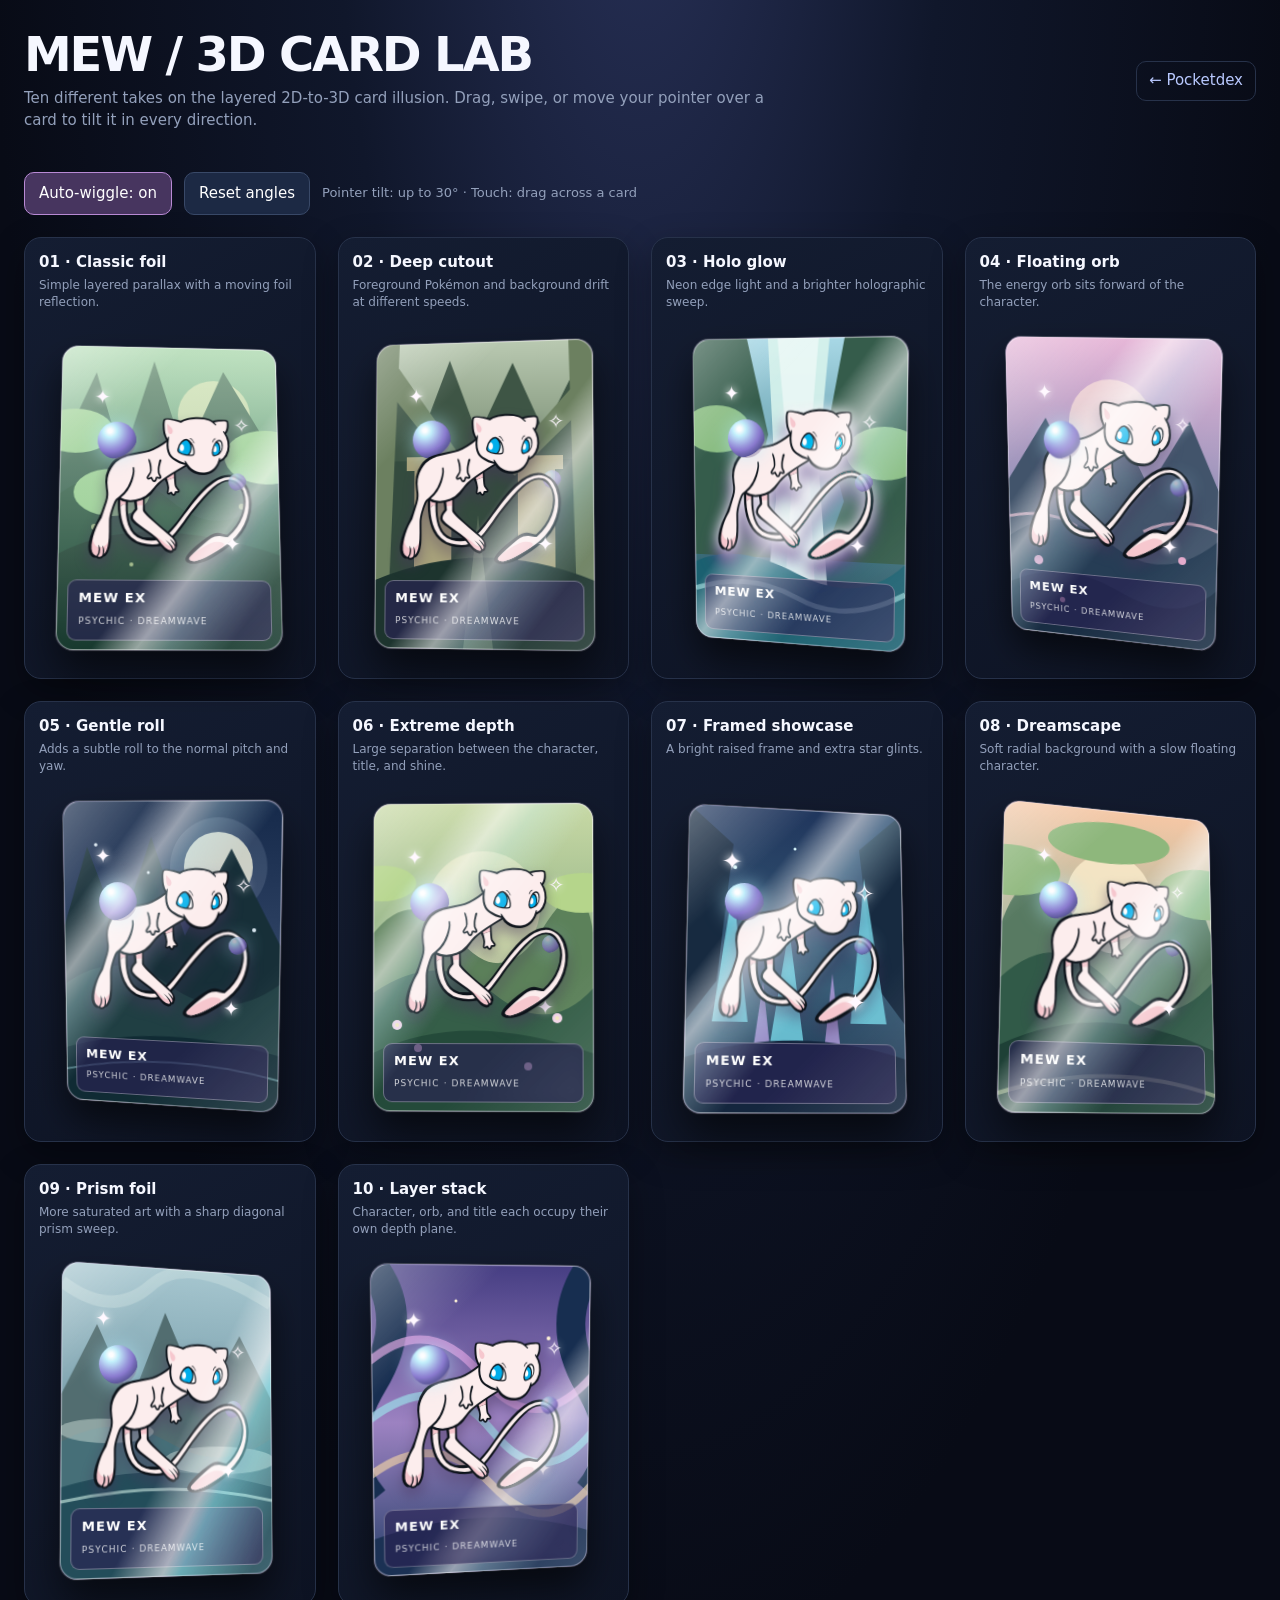
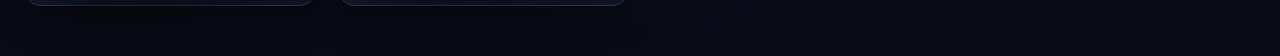
==== commit e7912863: "Fix card markup so Mew habitat backgrounds render" ====
--- a/cardtrial/index.html
+++ b/cardtrial/index.html
@@ -62,7 +62,7 @@
 `<svg class="scene" viewBox="0 0 220 308" preserveAspectRatio="xMidYMid slice"><defs><linearGradient id="s8" x2="0" y2="1"><stop stop-color="#a6c6cf"/><stop offset=".5" stop-color="#759ba8"/><stop offset="1" stop-color="#35596a"/></linearGradient></defs><rect width="220" height="308" fill="url(#s8)"/><path d="M0 130L35 60 70 135 105 45 145 135 185 65 220 130V230H0Z" fill="#526d70"/><path d="M0 176Q55 145 110 176T220 170V308H0Z" fill="#466f78"/><path d="M0 220Q100 190 220 220V308H0Z" fill="#234d5a"/><path d="M0 234Q110 210 220 234" stroke="#c4e4dc" stroke-width="3" opacity=".65" fill="none"/><g fill="#d7e7df" opacity=".45"><ellipse cx="45" cy="165" rx="48" ry="12"/><ellipse cx="164" cy="193" rx="60" ry="14"/></g><path d="M0 20Q50 55 90 18T220 30" stroke="#eaf5ee" stroke-width="12" opacity=".25" fill="none"/></svg>`,
 `<svg class="scene" viewBox="0 0 220 308" preserveAspectRatio="xMidYMid slice"><defs><linearGradient id="s9" x2="0" y2="1"><stop stop-color="#463e83"/><stop offset=".5" stop-color="#9c82c1"/><stop offset="1" stop-color="#253e69"/></linearGradient></defs><rect width="220" height="308" fill="url(#s9)"/><path d="M0 0Q40 50 0 115T0 230M220 0Q180 55 220 120T220 230" stroke="#172e50" stroke-width="30" fill="none"/><g fill="none" stroke-width="8" opacity=".65"><path d="M-20 110Q50 35 110 110T240 90" stroke="#e6a8e8"/><path d="M-20 165Q60 90 120 165T240 145" stroke="#9de5ed"/><path d="M-20 220Q55 150 120 220T240 200" stroke="#f4d5a7"/></g><path d="M0 270Q110 235 220 270V308H0Z" fill="#1b3154"/><g fill="#fff2d5"><circle cx="36" cy="55" r="2"/><circle cx="177" cy="72" r="2"/><circle cx="83" cy="35" r="1.5"/><circle cx="145" cy="245" r="2"/></g></svg>`
 ];
-function cardMarkup(i){return `<article class="demo"><h2>${variants[i][0]}</h2><p>${variants[i][1]}</p><div class="stage"><div class="card v${i+1}"><div class="base"></div>${scenes[i]}<div class="layer">`;<span class="orb" style="width:39px;height:39px;left:17%;top:26%"></span><span class="orb" style="width:18px;height:18px;right:15%;top:43%;opacity:.8"></span>${mew}<span class="spark" style="left:15%;top:13%">✦</span><span class="spark" style="right:13%;top:22%">✧</span><span class="spark" style="right:18%;bottom:29%">✦</span><div class="caption"><b>MEW EX</b><small>PSYCHIC · DREAMWAVE</small></div><div class="shine"></div><div class="gloss"></div></div></div></div></article>`}
+function cardMarkup(i){return `<article class="demo"><h2>${variants[i][0]}</h2><p>${variants[i][1]}</p><div class="stage"><div class="card v${i+1}"><div class="base"></div>${scenes[i]}<div class="layer"><span class="orb" style="width:39px;height:39px;left:17%;top:26%"></span><span class="orb" style="width:18px;height:18px;right:15%;top:43%;opacity:.8"></span>${mew}<span class="spark" style="left:15%;top:13%">✦</span><span class="spark" style="right:13%;top:22%">✧</span><span class="spark" style="right:18%;bottom:29%">✦</span><div class="caption"><b>MEW EX</b><small>PSYCHIC · DREAMWAVE</small></div><div class="shine"></div><div class="gloss"></div></div></div></div></article>`}
 document.getElementById("grid").innerHTML=variants.map((_,i)=>cardMarkup(i)).join("");
 let auto=true,raf=0,last=0;const stages=[...document.querySelectorAll(".stage")];
 function setTilt(card,x,y){const rect=card.getBoundingClientRect(),nx=Math.max(0,Math.min(1,(x-rect.left)/rect.width)),ny=Math.max(0,Math.min(1,(y-rect.top)/rect.height));const ry=(nx-.5)*60,rx=(.5-ny)*60,dx=(nx-.5)*30,dy=(ny-.5)*30;card.style.setProperty("--rx",rx+"deg");card.style.setProperty("--ry",ry+"deg");card.style.setProperty("--dx",dx+"px");card.style.setProperty("--dy",dy+"px");card.style.setProperty("--shine",(nx-.5)*180);card.style.setProperty("--depth",Math.abs(dx)+Math.abs(dy))}
